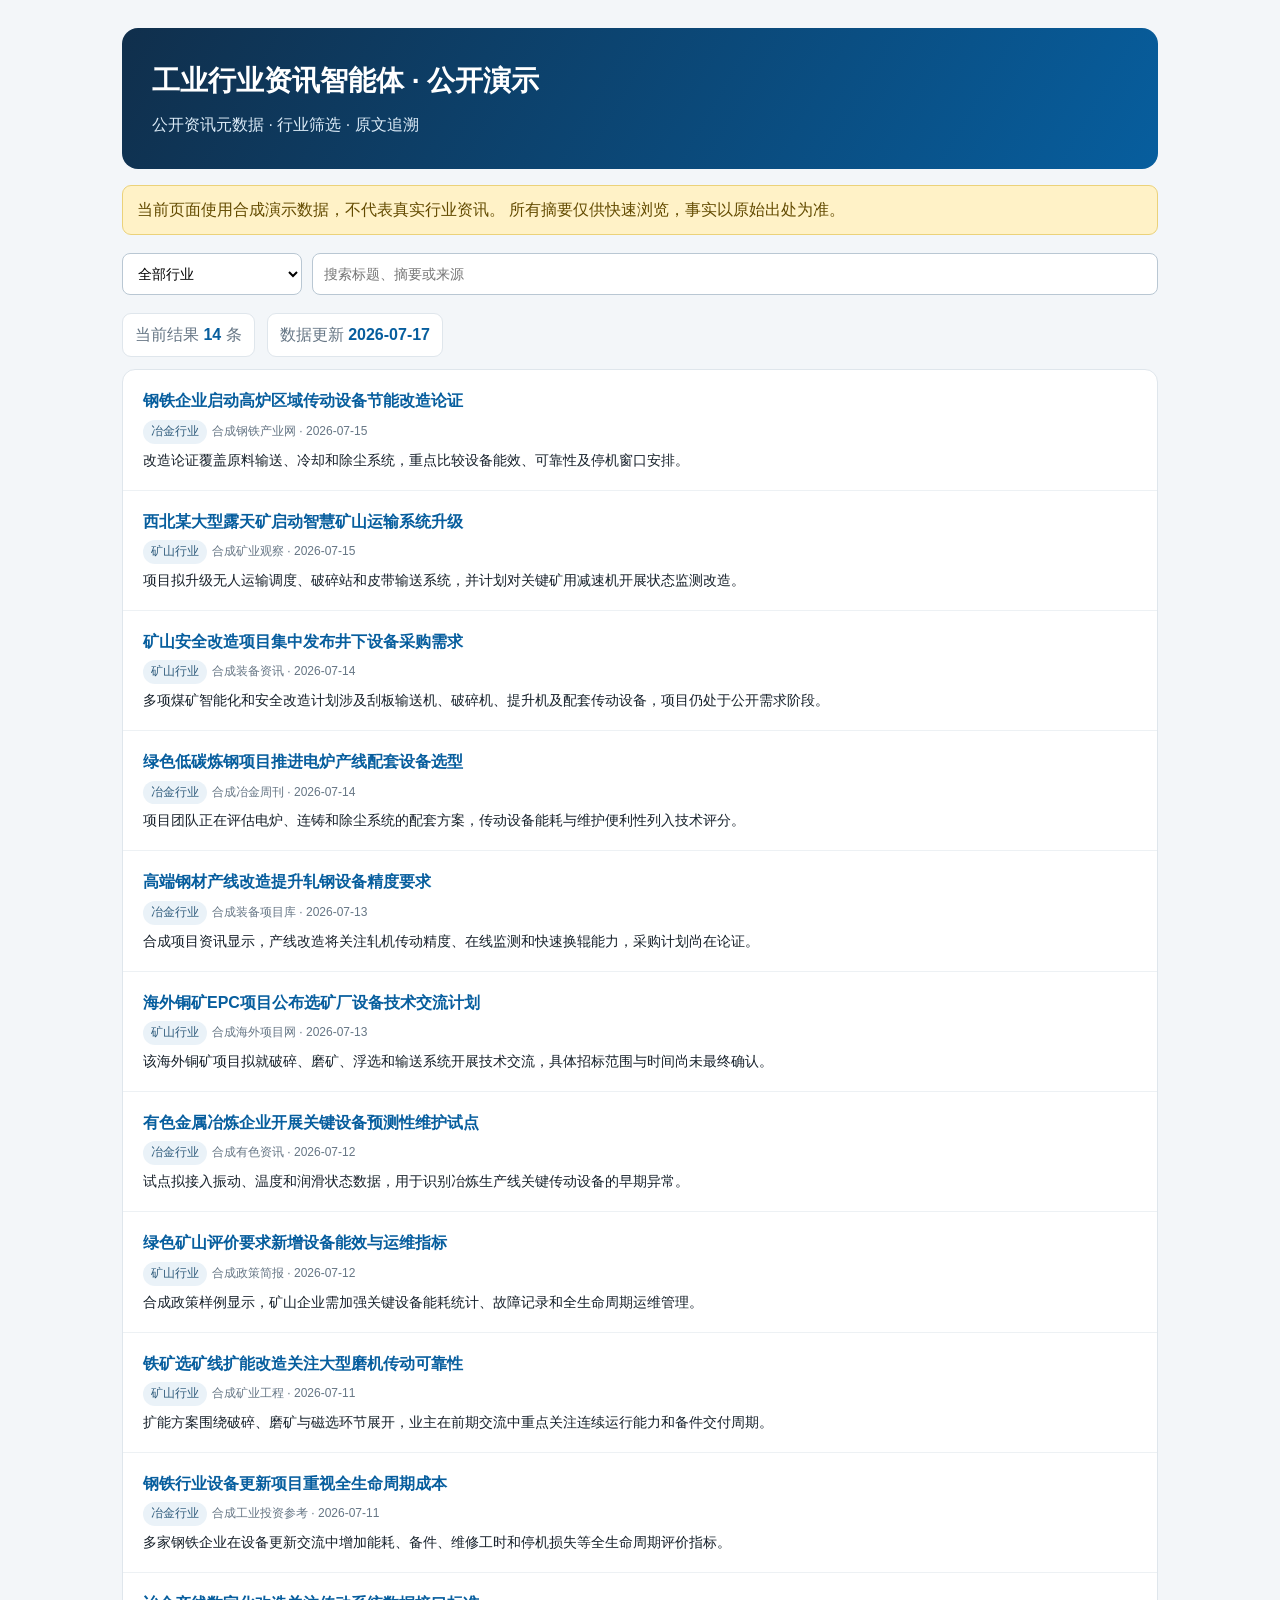
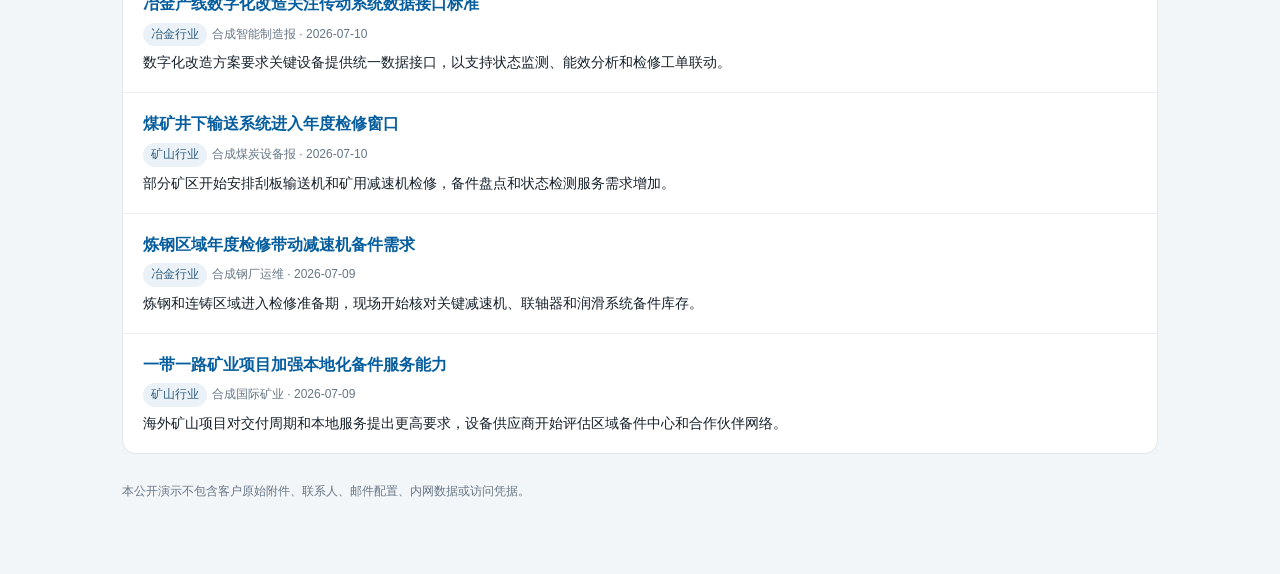
==== index.html @ 49fc0bca "feat: publish industry intelligence static demo" ====
<!doctype html>
<html lang="zh-CN"><head><meta charset="utf-8"><meta name="viewport" content="width=device-width,initial-scale=1">
<meta name="robots" content="noindex,nofollow"><meta name="referrer" content="no-referrer"><title>工业行业资讯智能体 · 公开演示</title>
<link rel="stylesheet" href="./style.css"></head><body><main class="wrap">
<section class="hero"><h1>工业行业资讯智能体 · 公开演示</h1><p>公开资讯元数据 · 行业筛选 · 原文追溯</p></section>
<div class="notice">当前页面使用合成演示数据，不代表真实行业资讯。 所有摘要仅供快速浏览，事实以原始出处为准。</div>
<section class="filters" aria-label="资讯筛选"><select id="industry" aria-label="行业"><option value="">全部行业</option></select><input id="query" type="search" placeholder="搜索标题、摘要或来源" aria-label="搜索"></section>
<div class="stats"><span class="stat">当前结果 <strong id="total">0</strong> 条</span><span class="stat">数据更新 <strong id="updated">—</strong></span></div>
<section id="news-list" class="list" aria-live="polite"><div class="empty">正在加载数据…</div></section>
<p class="footer">本公开演示不包含客户原始附件、联系人、邮件配置、内网数据或访问凭据。</p>
</main><script src="./app.js" defer></script></body></html>
---- style.css ----
:root{--blue:#075e9e;--navy:#102f4c;--ink:#17212b;--muted:#667685;--line:#dfe6ec;--bg:#f3f6f9;--white:#fff;--amber:#fff2c7}
*{box-sizing:border-box}body{margin:0;background:var(--bg);color:var(--ink);font-family:-apple-system,BlinkMacSystemFont,"Segoe UI","Microsoft YaHei",sans-serif;line-height:1.65}
.wrap{max-width:1080px;margin:auto;padding:28px 22px 60px}.hero{background:linear-gradient(120deg,var(--navy),var(--blue));color:#fff;border-radius:16px;padding:30px}.hero h1{margin:0 0 8px;font-size:28px}.hero p{margin:0;color:#dcebf7}
.notice{margin:16px 0;background:var(--amber);border:1px solid #ebd27a;border-radius:9px;padding:11px 14px;color:#634b00}.filters{display:grid;grid-template-columns:180px 1fr;gap:10px;margin:18px 0}.filters select,.filters input{width:100%;padding:11px;border:1px solid #b9c7d3;border-radius:8px;background:#fff;font-size:14px}
.stats{display:flex;gap:12px;flex-wrap:wrap;margin:12px 0}.stat{background:#fff;border:1px solid var(--line);border-radius:9px;padding:8px 12px;color:var(--muted)}.stat strong{color:var(--blue)}
.list{background:#fff;border:1px solid var(--line);border-radius:13px;overflow:hidden}.news{padding:18px 20px;border-top:1px solid #edf1f4}.news:first-child{border-top:0}.title{font-weight:650;color:var(--blue);font-size:16px;text-decoration:none}.title:hover{text-decoration:underline}.meta{font-size:12px;color:var(--muted);margin:5px 0}.summary{font-size:14px}.badge{display:inline-block;background:#eaf2f8;color:#315d7d;padding:2px 8px;border-radius:12px;margin-right:5px}.empty{padding:30px;color:var(--muted);text-align:center}.footer{margin-top:28px;color:var(--muted);font-size:12px}
@media(max-width:640px){.filters{grid-template-columns:1fr}.wrap{padding:16px 12px 40px}.hero{padding:22px}.hero h1{font-size:22px}}
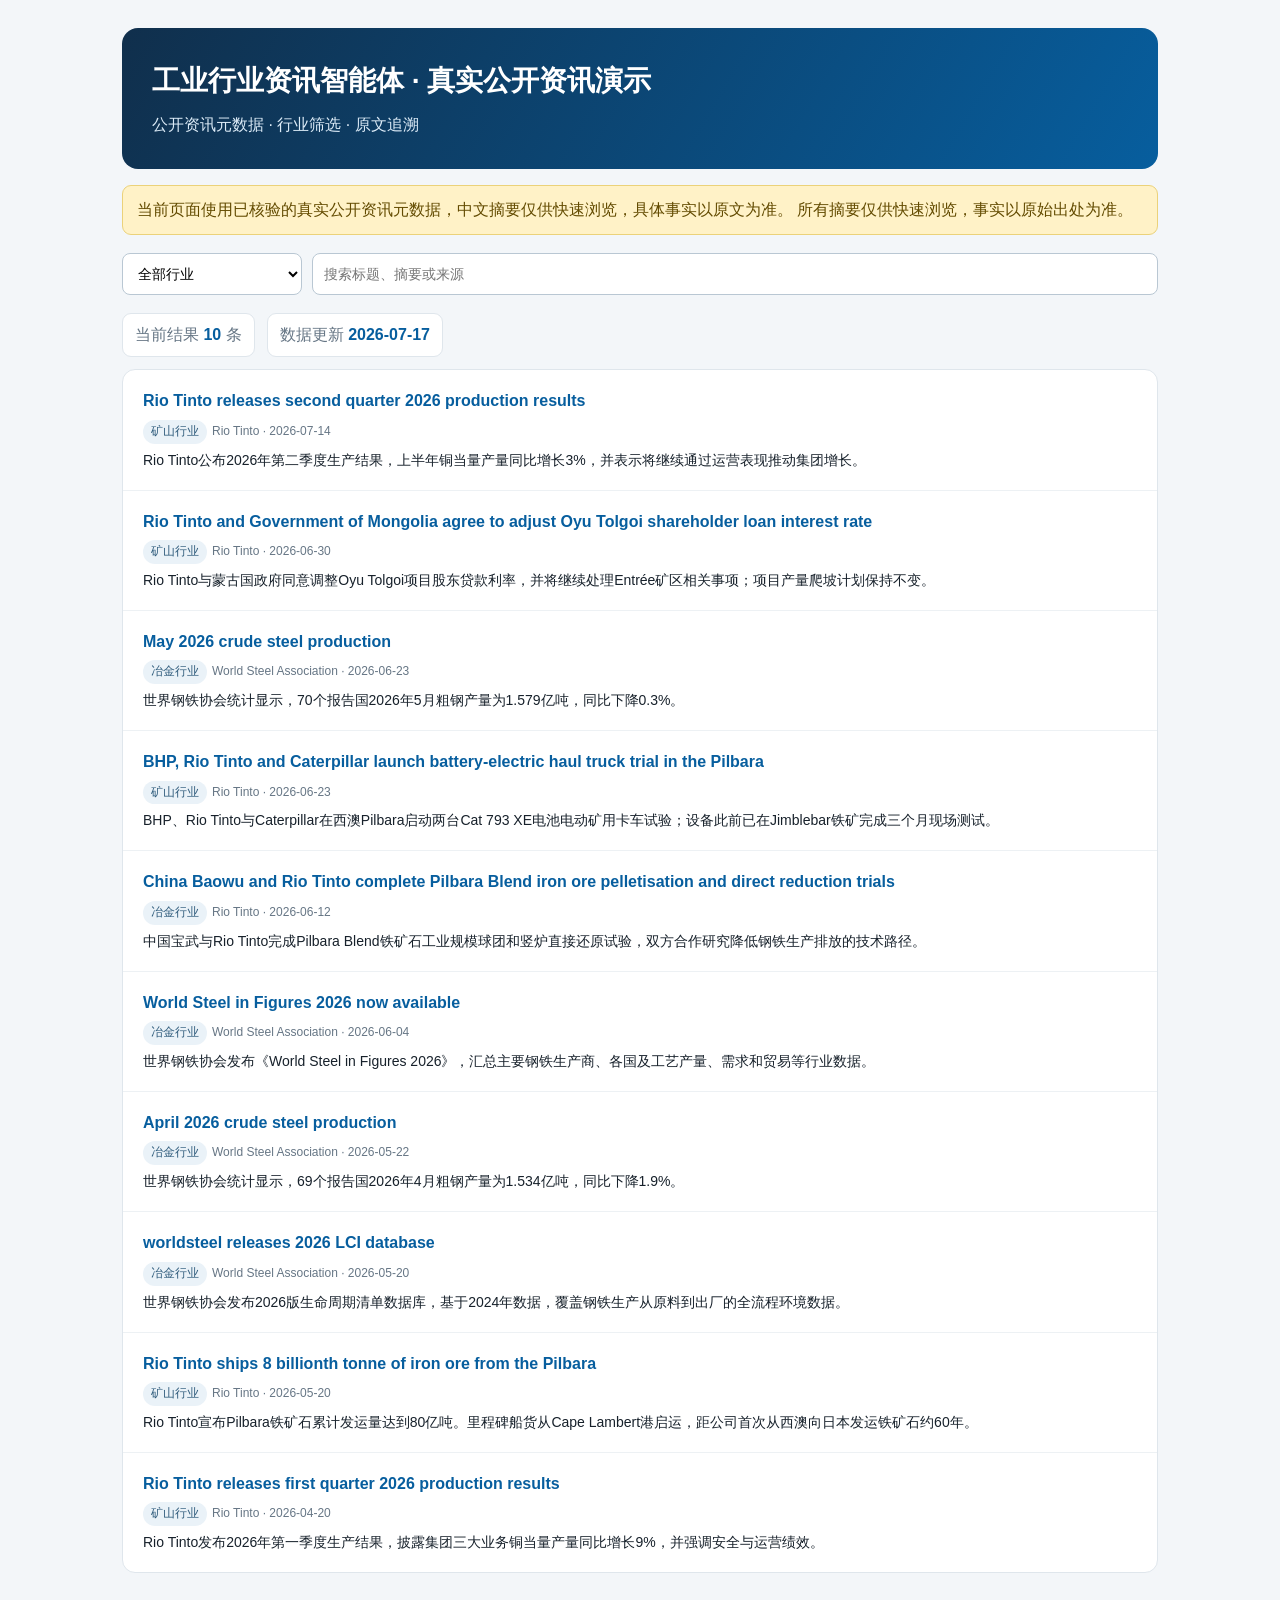
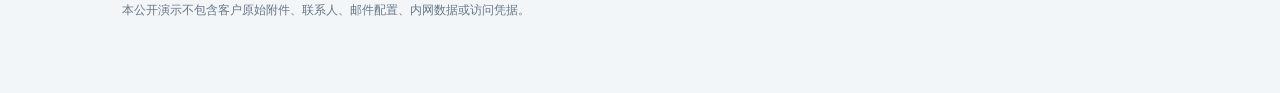
==== commit 19d36ba3: "feat: publish verified public industry news" ====
--- a/index.html
+++ b/index.html
@@ -1,9 +1,9 @@
 <!doctype html>
 <html lang="zh-CN"><head><meta charset="utf-8"><meta name="viewport" content="width=device-width,initial-scale=1">
-<meta name="robots" content="noindex,nofollow"><meta name="referrer" content="no-referrer"><title>工业行业资讯智能体 · 公开演示</title>
+<meta name="robots" content="noindex,nofollow"><meta name="referrer" content="no-referrer"><title>工业行业资讯智能体 · 真实公开资讯演示</title>
 <link rel="stylesheet" href="./style.css"></head><body><main class="wrap">
-<section class="hero"><h1>工业行业资讯智能体 · 公开演示</h1><p>公开资讯元数据 · 行业筛选 · 原文追溯</p></section>
-<div class="notice">当前页面使用合成演示数据，不代表真实行业资讯。 所有摘要仅供快速浏览，事实以原始出处为准。</div>
+<section class="hero"><h1>工业行业资讯智能体 · 真实公开资讯演示</h1><p>公开资讯元数据 · 行业筛选 · 原文追溯</p></section>
+<div class="notice">当前页面使用已核验的真实公开资讯元数据，中文摘要仅供快速浏览，具体事实以原文为准。 所有摘要仅供快速浏览，事实以原始出处为准。</div>
 <section class="filters" aria-label="资讯筛选"><select id="industry" aria-label="行业"><option value="">全部行业</option></select><input id="query" type="search" placeholder="搜索标题、摘要或来源" aria-label="搜索"></section>
 <div class="stats"><span class="stat">当前结果 <strong id="total">0</strong> 条</span><span class="stat">数据更新 <strong id="updated">—</strong></span></div>
 <section id="news-list" class="list" aria-live="polite"><div class="empty">正在加载数据…</div></section>
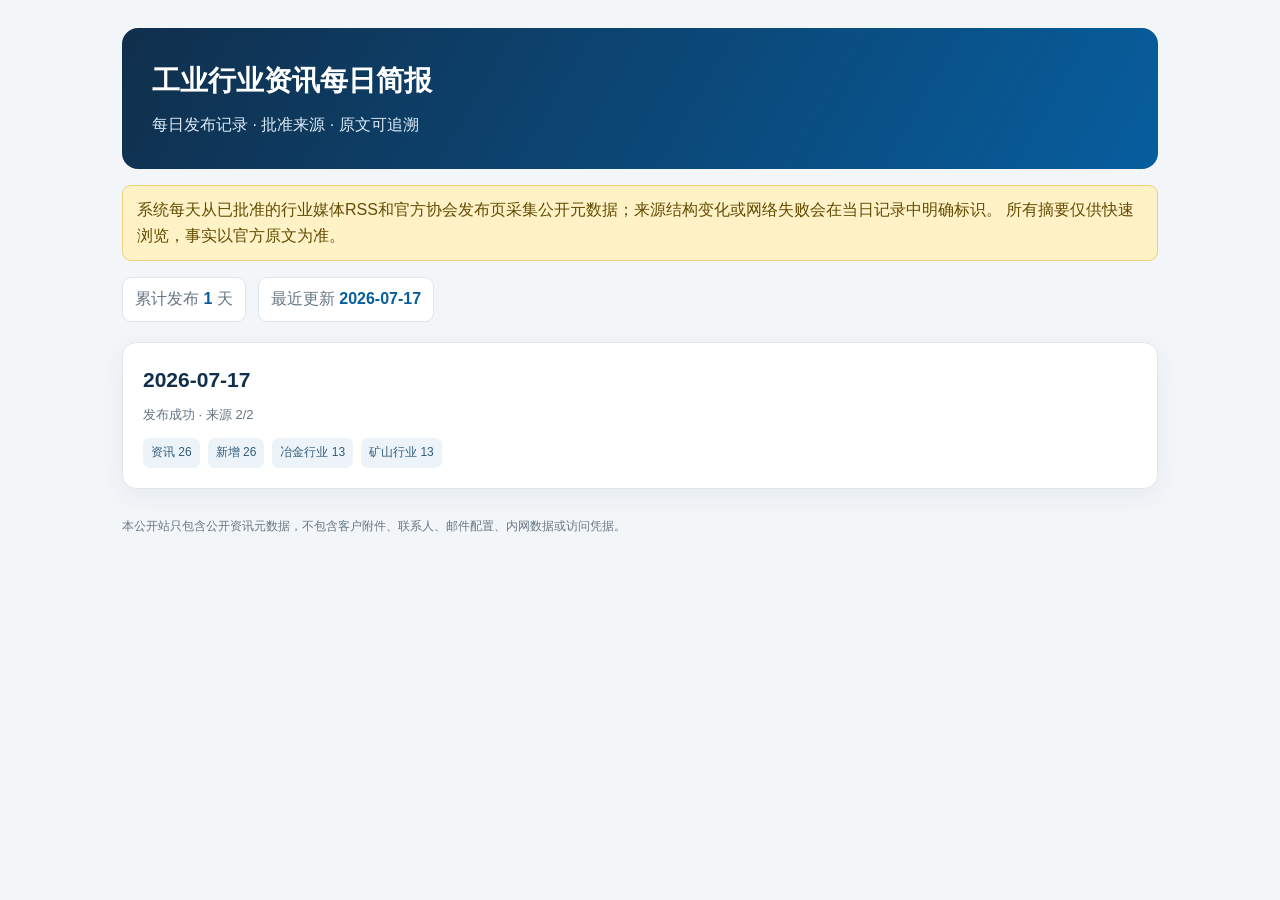
==== commit 515bdaae: "chore: publish daily industry brief" ====
--- a/index.html
+++ b/index.html
@@ -1,11 +1,9 @@
-<!doctype html>
-<html lang="zh-CN"><head><meta charset="utf-8"><meta name="viewport" content="width=device-width,initial-scale=1">
-<meta name="robots" content="noindex,nofollow"><meta name="referrer" content="no-referrer"><title>工业行业资讯智能体 · 真实公开资讯演示</title>
+<!doctype html><html lang="zh-CN"><head><meta charset="utf-8"><meta name="viewport" content="width=device-width,initial-scale=1">
+<meta name="robots" content="noindex,nofollow"><meta name="referrer" content="no-referrer"><title>工业行业资讯每日简报</title>
 <link rel="stylesheet" href="./style.css"></head><body><main class="wrap">
-<section class="hero"><h1>工业行业资讯智能体 · 真实公开资讯演示</h1><p>公开资讯元数据 · 行业筛选 · 原文追溯</p></section>
-<div class="notice">当前页面使用已核验的真实公开资讯元数据，中文摘要仅供快速浏览，具体事实以原文为准。 所有摘要仅供快速浏览，事实以原始出处为准。</div>
-<section class="filters" aria-label="资讯筛选"><select id="industry" aria-label="行业"><option value="">全部行业</option></select><input id="query" type="search" placeholder="搜索标题、摘要或来源" aria-label="搜索"></section>
-<div class="stats"><span class="stat">当前结果 <strong id="total">0</strong> 条</span><span class="stat">数据更新 <strong id="updated">—</strong></span></div>
-<section id="news-list" class="list" aria-live="polite"><div class="empty">正在加载数据…</div></section>
-<p class="footer">本公开演示不包含客户原始附件、联系人、邮件配置、内网数据或访问凭据。</p>
+<section class="hero"><h1>工业行业资讯每日简报</h1><p>每日发布记录 · 批准来源 · 原文可追溯</p></section>
+<div class="notice">系统每天从已批准的行业媒体RSS和官方协会发布页采集公开元数据；来源结构变化或网络失败会在当日记录中明确标识。 所有摘要仅供快速浏览，事实以官方原文为准。</div>
+<div class="stats"><span class="stat">累计发布 <strong id="published-days">0</strong> 天</span><span class="stat">最近更新 <strong id="updated">—</strong></span></div>
+<section id="issue-list" class="issue-grid" aria-live="polite"><div class="empty">正在加载每日记录…</div></section>
+<p class="footer">本公开站只包含公开资讯元数据，不包含客户附件、联系人、邮件配置、内网数据或访问凭据。</p>
 </main><script src="./app.js" defer></script></body></html>
--- a/style.css
+++ b/style.css
@@ -4,4 +4,5 @@
 .notice{margin:16px 0;background:var(--amber);border:1px solid #ebd27a;border-radius:9px;padding:11px 14px;color:#634b00}.filters{display:grid;grid-template-columns:180px 1fr;gap:10px;margin:18px 0}.filters select,.filters input{width:100%;padding:11px;border:1px solid #b9c7d3;border-radius:8px;background:#fff;font-size:14px}
 .stats{display:flex;gap:12px;flex-wrap:wrap;margin:12px 0}.stat{background:#fff;border:1px solid var(--line);border-radius:9px;padding:8px 12px;color:var(--muted)}.stat strong{color:var(--blue)}
 .list{background:#fff;border:1px solid var(--line);border-radius:13px;overflow:hidden}.news{padding:18px 20px;border-top:1px solid #edf1f4}.news:first-child{border-top:0}.title{font-weight:650;color:var(--blue);font-size:16px;text-decoration:none}.title:hover{text-decoration:underline}.meta{font-size:12px;color:var(--muted);margin:5px 0}.summary{font-size:14px}.badge{display:inline-block;background:#eaf2f8;color:#315d7d;padding:2px 8px;border-radius:12px;margin-right:5px}.empty{padding:30px;color:var(--muted);text-align:center}.footer{margin-top:28px;color:var(--muted);font-size:12px}
+.issue-grid{display:grid;grid-template-columns:repeat(auto-fit,minmax(290px,1fr));gap:16px;margin-top:20px}.issue-card{display:block;background:#fff;border:1px solid var(--line);border-radius:14px;padding:20px;color:var(--ink);text-decoration:none;box-shadow:0 8px 24px rgba(16,47,76,.06);transition:transform .15s,box-shadow .15s}.issue-card:hover{transform:translateY(-2px);box-shadow:0 12px 28px rgba(16,47,76,.12)}.issue-date{font-size:21px;font-weight:720;color:var(--navy)}.issue-meta{color:var(--muted);font-size:13px;margin:7px 0 12px}.issue-metrics{display:flex;gap:8px;flex-wrap:wrap}.metric-chip{background:#edf4f9;color:#315d7d;border-radius:7px;padding:5px 8px;font-size:12px}.back{display:inline-block;margin-bottom:14px;color:var(--blue);text-decoration:none}.status-ok{color:#176440}.status-partial{color:#8a5a00}.new-badge{display:inline-block;background:#e9f7ef;color:#176440;border-radius:10px;padding:1px 7px;font-size:10px;margin-left:6px}
 @media(max-width:640px){.filters{grid-template-columns:1fr}.wrap{padding:16px 12px 40px}.hero{padding:22px}.hero h1{font-size:22px}}
